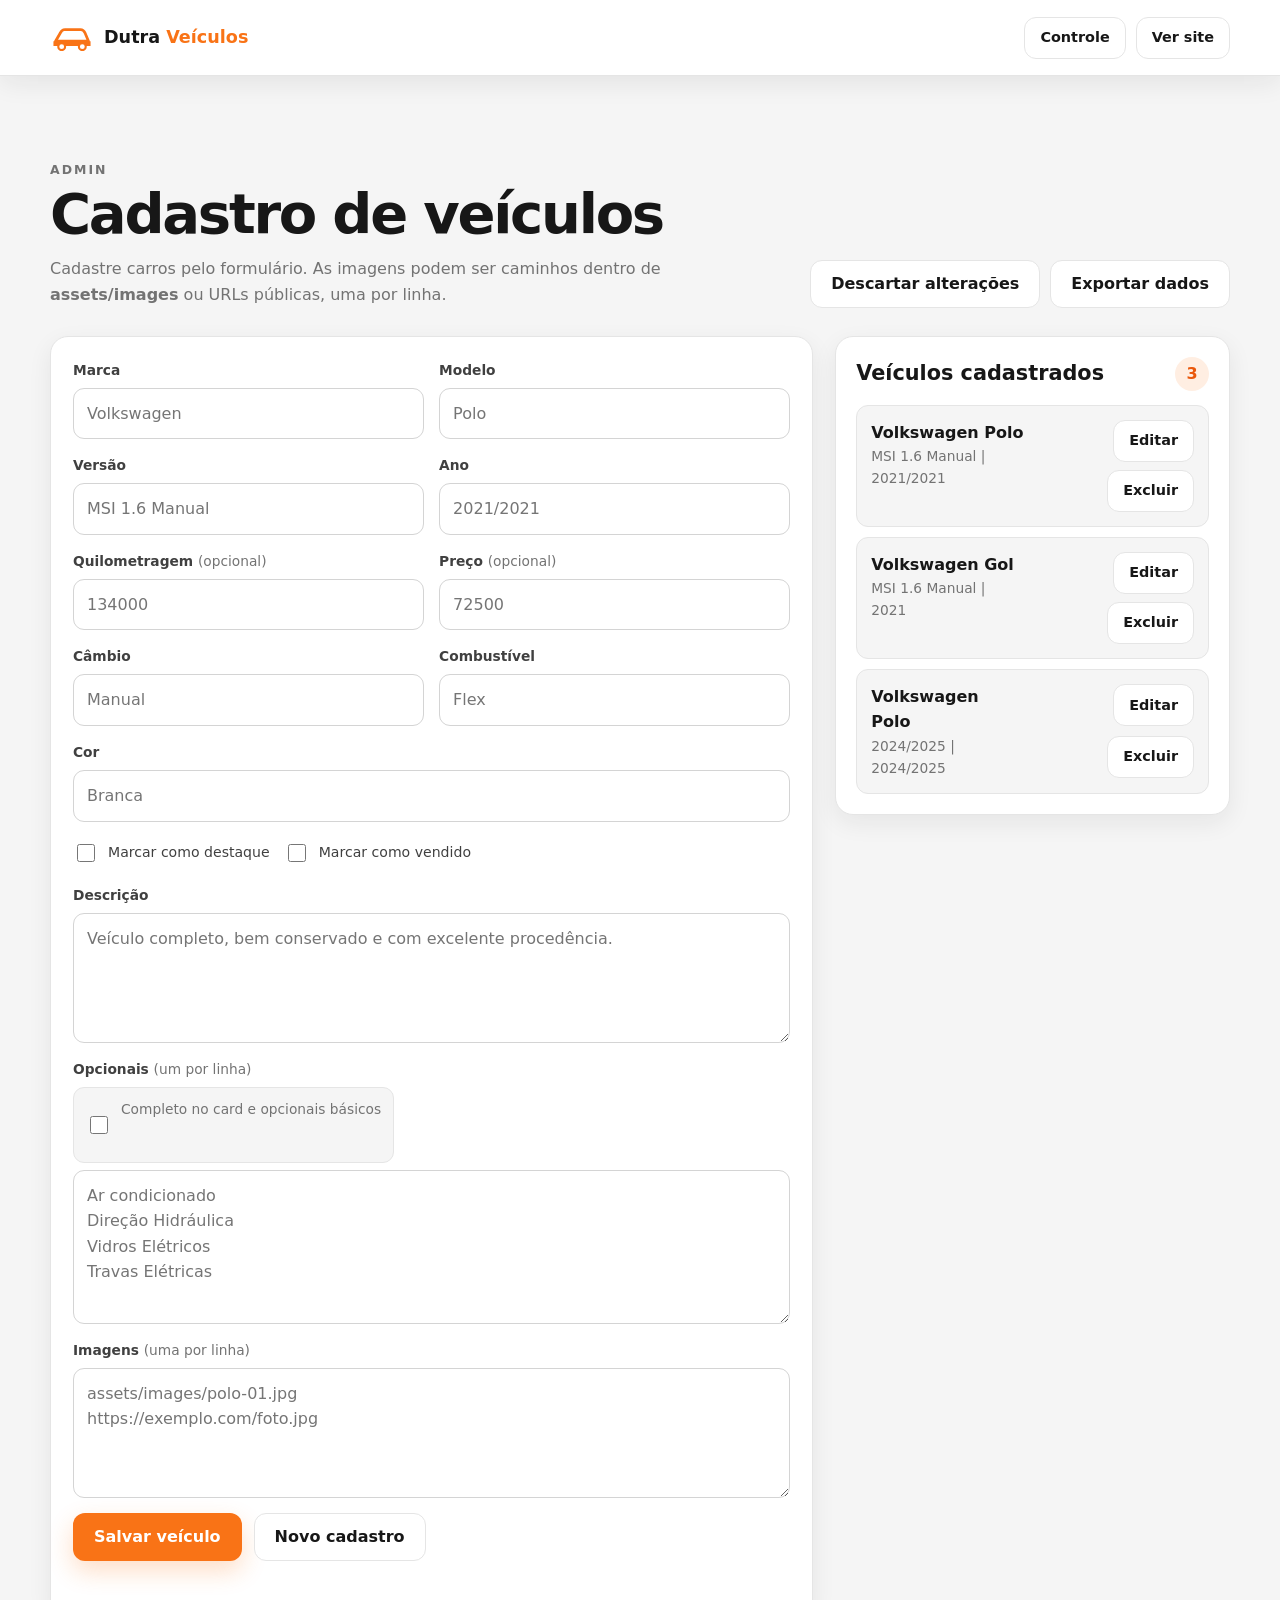
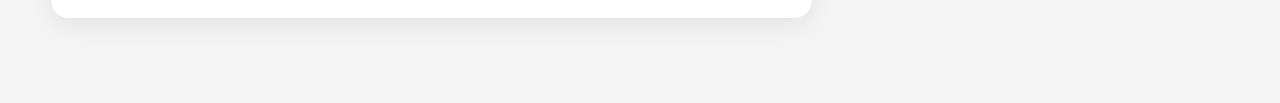
==== admin.html @ d1d48629 "Initial Dutra Veiculos site" ====
<!doctype html>
<html lang="pt-BR">
<head>
  <meta charset="utf-8">
  <meta name="viewport" content="width=device-width, initial-scale=1">
  <title>Admin | Dutra Veículos</title>
  <meta name="robots" content="noindex">
  <meta name="theme-color" content="#ffffff">
  <link rel="icon" href="assets/images/favicon.svg" type="image/svg+xml">
  <link rel="stylesheet" href="styles.css?v=20260630-3">
  <script defer src="vehicles-data.js?v=20260629-2"></script>
  <script defer src="admin.js?v=20260629-5"></script>
</head>
<body class="admin-page">
  <a class="skip-link" href="#conteudo">Pular para o conteúdo</a>

  <header class="site-header scrolled">
    <div class="container header-inner">
      <a class="brand" href="index.html" aria-label="Dutra Veículos, voltar ao site">
        <svg class="brand-icon" viewBox="0 0 64 40" aria-hidden="true">
          <path d="M8 25h48l-5-12a8 8 0 0 0-7-5H22a8 8 0 0 0-7 5L8 25Z" fill="none" stroke="currentColor" stroke-width="4" stroke-linejoin="round"/>
          <path d="M5 25h54v7H5z" fill="currentColor"/>
          <circle cx="17" cy="33" r="5" fill="#fff" stroke="currentColor" stroke-width="3"/>
          <circle cx="47" cy="33" r="5" fill="#fff" stroke="currentColor" stroke-width="3"/>
        </svg>
        <span>Dutra <strong>Veículos</strong></span>
      </a>
      <nav class="admin-header-actions" aria-label="Ações do admin">
        <a class="button button-ghost button-small" href="dashboard.html">Controle</a>
        <a class="button button-ghost button-small" href="index.html">Ver site</a>
      </nav>
    </div>
  </header>

  <main id="conteudo" class="admin-main">
    <section class="section section-light">
      <div class="container">
        <div class="admin-title">
          <div>
            <p class="eyebrow">Admin</p>
            <h1>Cadastro de veículos</h1>
            <p>Cadastre carros pelo formulário. As imagens podem ser caminhos dentro de <strong>assets/images</strong> ou URLs públicas, uma por linha.</p>
          </div>
          <div class="admin-title-actions">
            <button class="button button-ghost" id="discard-draft-button" type="button">Descartar alterações</button>
            <button class="button button-ghost" id="export-button" type="button">Exportar dados</button>
          </div>
        </div>

        <div class="admin-layout">
          <form class="admin-form" id="vehicle-form" novalidate>
            <input id="vehicle-id" type="hidden">

            <div class="field">
              <label for="marca">Marca</label>
              <input id="marca" name="marca" type="text" required placeholder="Volkswagen">
            </div>
            <div class="field">
              <label for="modelo">Modelo</label>
              <input id="modelo" name="modelo" type="text" required placeholder="Polo">
            </div>
            <div class="field">
              <label for="versao">Versão</label>
              <input id="versao" name="versao" type="text" required placeholder="MSI 1.6 Manual">
            </div>
            <div class="field">
              <label for="ano">Ano</label>
              <input id="ano" name="ano" type="text" required placeholder="2021/2021">
            </div>
            <div class="field">
              <label for="quilometragem">Quilometragem <span>(opcional)</span></label>
              <input id="quilometragem" name="quilometragem" type="number" min="0" inputmode="numeric" placeholder="134000">
            </div>
            <div class="field">
              <label for="preco">Preço <span>(opcional)</span></label>
              <input id="preco" name="preco" type="number" min="0" inputmode="numeric" placeholder="72500">
            </div>
            <div class="field">
              <label for="cambio">Câmbio</label>
              <input id="cambio" name="cambio" type="text" required placeholder="Manual">
            </div>
            <div class="field">
              <label for="combustivel">Combustível</label>
              <input id="combustivel" name="combustivel" type="text" required placeholder="Flex">
            </div>
            <div class="field">
              <label for="cor">Cor</label>
              <input id="cor" name="cor" type="text" required placeholder="Branca">
            </div>
            <div class="admin-checks field-full">
              <label class="checkbox" for="destaque">
                <input id="destaque" name="destaque" type="checkbox">
                <span>Marcar como destaque</span>
              </label>
              <label class="checkbox" for="vendido">
                <input id="vendido" name="vendido" type="checkbox">
                <span>Marcar como vendido</span>
              </label>
            </div>
            <div class="field field-full">
              <label for="descricao">Descrição</label>
              <textarea id="descricao" name="descricao" rows="4" required placeholder="Veículo completo, bem conservado e com excelente procedência."></textarea>
            </div>
            <div class="field field-full">
              <label for="opcionais">Opcionais <span>(um por linha)</span></label>
              <label class="checkbox admin-complete-option" for="completo">
                <input id="completo" name="completo" type="checkbox">
                <span>Completo no card e opcionais básicos</span>
              </label>
              <textarea id="opcionais" name="opcionais" rows="5" placeholder="Ar condicionado&#10;Direção Hidráulica&#10;Vidros Elétricos&#10;Travas Elétricas"></textarea>
            </div>
            <div class="field field-full">
              <label for="imagens">Imagens <span>(uma por linha)</span></label>
              <textarea id="imagens" name="imagens" rows="4" placeholder="assets/images/polo-01.jpg&#10;https://exemplo.com/foto.jpg"></textarea>
            </div>
            <div class="admin-form-actions field-full">
              <button class="button button-primary" id="save-button" type="submit">Salvar veículo</button>
              <button class="button button-ghost" id="clear-button" type="button">Novo cadastro</button>
            </div>
            <p class="form-status field-full" id="admin-status" role="status" aria-live="polite"></p>
          </form>

          <aside class="admin-panel" aria-labelledby="saved-title">
            <div class="admin-panel-header">
              <h2 id="saved-title">Veículos cadastrados</h2>
              <span id="vehicle-count">0</span>
            </div>
            <div class="admin-list" id="admin-list"></div>
            <p class="empty-state" id="admin-empty">Nenhum veículo cadastrado pelo admin ainda.</p>
          </aside>
        </div>
      </div>
    </section>
  </main>
</body>
</html>
---- styles.css ----
:root {
  --orange: #f97316;
  --orange-dark: #ea580c;
  --ink: #171717;
  --charcoal: #404040;
  --muted: #737373;
  --line: #e5e5e5;
  --surface: #ffffff;
  --surface-alt: #f5f5f5;
  --shadow-sm: 0 8px 24px rgba(23, 23, 23, 0.07);
  --shadow-lg: 0 24px 70px rgba(23, 23, 23, 0.18);
  --radius: 18px;
  --header-height: 76px;
}

* { box-sizing: border-box; }
html { scroll-behavior: smooth; scroll-padding-top: var(--header-height); }
body {
  margin: 0;
  color: var(--ink);
  background: var(--surface);
  font-family: Inter, ui-sans-serif, system-ui, -apple-system, BlinkMacSystemFont, "Segoe UI", sans-serif;
  line-height: 1.6;
  overflow-x: hidden;
}
body.menu-open, body.modal-open { overflow: hidden; }
img { display: block; max-width: 100%; }
a { color: inherit; text-decoration: none; }
button, input, select, textarea { font: inherit; }
button, a { -webkit-tap-highlight-color: transparent; }
button { cursor: pointer; }
:focus-visible { outline: 3px solid rgba(249, 115, 22, .4); outline-offset: 3px; }

.skip-link {
  position: fixed;
  top: 8px;
  left: 8px;
  z-index: 9999;
  padding: 10px 14px;
  border-radius: 10px;
  background: var(--ink);
  color: white;
  transform: translateY(-160%);
}
.skip-link:focus { transform: translateY(0); }

.container { width: min(1180px, calc(100% - 32px)); margin-inline: auto; }
.section { padding: 84px 0; }
.section-light { background: var(--surface-alt); }
.section-dark { background: var(--ink); color: #fff; }
.section-heading { max-width: 740px; margin-bottom: 34px; }
.section-heading h2, .contact-copy h2, .admin-title h1 {
  margin: 4px 0 12px;
  font-size: clamp(2rem, 5vw, 3.5rem);
  line-height: 1.08;
  letter-spacing: -.04em;
}
.section-heading p, .contact-copy > p { color: var(--muted); font-size: 1.05rem; }
.section-dark .contact-copy > p { color: #c7c7c7; }
.eyebrow {
  margin: 0;
  color: var(--orange);
  font-size: .78rem;
  font-weight: 800;
  letter-spacing: .16em;
  text-transform: uppercase;
}

.site-header {
  position: fixed;
  inset: 0 0 auto;
  z-index: 1000;
  height: var(--header-height);
  background: rgba(255,255,255,.94);
  backdrop-filter: blur(14px);
  border-bottom: 1px solid transparent;
  transition: background-color .25s ease, box-shadow .25s ease, border-color .25s ease, color .25s ease;
}
.site-header.scrolled { box-shadow: var(--shadow-sm); border-color: var(--line); }
body.header-over-hero .site-header:not(.scrolled) {
  background: rgba(255,255,255,.04);
  border-bottom-color: rgba(255,255,255,.28);
  color: #fff;
  box-shadow: 0 10px 26px rgba(0,0,0,.12);
}
.header-inner { height: 100%; display: flex; align-items: center; justify-content: space-between; gap: 20px; }
.brand { display: inline-flex; align-items: center; gap: 10px; font-size: 1.1rem; font-weight: 650; white-space: nowrap; }
.brand strong { color: var(--orange); }
.brand-icon { width: 44px; color: var(--orange); }
.main-nav { display: flex; align-items: center; gap: 24px; }
.main-nav > a:not(.button) { font-size: .95rem; font-weight: 650; color: var(--charcoal); }
body.header-over-hero .site-header:not(.scrolled) .main-nav > a:not(.button) { color: rgba(255,255,255,.92); }
.main-nav > a:not(.button):hover { color: var(--orange); }
.menu-toggle { display: none; width: 46px; height: 46px; border: 0; border-radius: 12px; background: var(--surface-alt); padding: 12px; }
body.header-over-hero .site-header:not(.scrolled) .menu-toggle { background: rgba(255,255,255,.16); }
.menu-toggle span { display: block; width: 100%; height: 2px; margin: 5px 0; background: var(--ink); transition: transform .25s ease, opacity .25s ease; }
body.header-over-hero .site-header:not(.scrolled) .menu-toggle span { background: #fff; }
.menu-toggle[aria-expanded="true"] span:nth-child(1) { transform: translateY(7px) rotate(45deg); }
.menu-toggle[aria-expanded="true"] span:nth-child(2) { opacity: 0; }
.menu-toggle[aria-expanded="true"] span:nth-child(3) { transform: translateY(-7px) rotate(-45deg); }

.button {
  min-height: 48px;
  display: inline-flex;
  align-items: center;
  justify-content: center;
  gap: 8px;
  padding: 12px 20px;
  border: 1px solid transparent;
  border-radius: 12px;
  font-weight: 800;
  line-height: 1.2;
  transition: transform .25s ease, background-color .25s ease, border-color .25s ease, color .25s ease, box-shadow .25s ease;
}
.button:hover { transform: translateY(-2px); }
.button:active { transform: translateY(0); }
.button-small { min-height: 42px; padding: 10px 15px; font-size: .9rem; }
.button-primary, .button-whatsapp { background: var(--orange); color: #fff; box-shadow: 0 10px 24px rgba(249,115,22,.24); }
.button-primary:hover, .button-whatsapp:hover { background: var(--orange-dark); }
.button-secondary { background: rgba(255,255,255,.12); color: #fff; border-color: rgba(255,255,255,.46); backdrop-filter: blur(8px); }
.button-secondary:hover { background: #fff; color: var(--ink); }
.button-ghost { background: #fff; color: var(--ink); border-color: var(--line); }
.button-ghost:hover { border-color: var(--orange); color: var(--orange-dark); }
.button-full { width: 100%; }

.hero {
  min-height: 60vh;
  padding-top: var(--header-height);
  position: relative;
  display: flex;
  align-items: center;
  background-image: url("assets/images/banner-polo.jpg");
  background-size: cover;
  background-position: 58% center;
  color: #fff;
}
.hero-overlay { position: absolute; inset: 0; background: linear-gradient(90deg, rgba(0,0,0,.78) 0%, rgba(0,0,0,.53) 42%, rgba(0,0,0,.08) 78%); }
.hero-content { position: relative; z-index: 1; padding-top: 64px; padding-bottom: 64px; }
.hero h1 { max-width: 660px; margin: 8px 0 18px; font-size: clamp(2.85rem, 8vw, 6.3rem); line-height: .96; letter-spacing: -.06em; text-wrap: balance; }
.hero-text { max-width: 610px; margin: 0 0 28px; color: rgba(255,255,255,.86); font-size: clamp(1rem, 2.4vw, 1.28rem); }
.hero-actions { display: flex; flex-wrap: wrap; gap: 12px; }
.hero-trust { display: flex; align-items: center; gap: 9px; margin-top: 24px; color: rgba(255,255,255,.82); font-size: .92rem; }
.hero-trust svg { width: 22px; fill: none; stroke: var(--orange); stroke-width: 2; }

.filters {
  display: flex;
  align-items: flex-end;
  flex-wrap: wrap;
  gap: 14px;
  padding: 18px;
  margin-bottom: 28px;
  border: 1px solid var(--line);
  border-radius: var(--radius);
  background: #fff;
  box-shadow: var(--shadow-sm);
}
.field { display: flex; flex-direction: column; gap: 7px; flex: 1 1 180px; }
.field label { font-size: .86rem; font-weight: 800; color: var(--charcoal); }
.field label span { font-weight: 500; color: var(--muted); }
.field input, .field select, .field textarea {
  width: 100%;
  border: 1px solid #d4d4d4;
  border-radius: 11px;
  background: #fff;
  color: var(--ink);
  padding: 12px 13px;
  min-height: 48px;
  transition: border-color .2s ease, box-shadow .2s ease;
}
.field textarea { resize: vertical; min-height: 130px; }
.field input:focus, .field select:focus, .field textarea:focus { border-color: var(--orange); box-shadow: 0 0 0 4px rgba(249,115,22,.12); outline: none; }
.filter-search { flex-basis: 420px; }
.filter-reset { flex: 0 0 auto; }

.inventory { display: flex; flex-wrap: wrap; gap: 22px; }
.vehicle-card {
  flex: 1 1 100%;
  min-width: 0;
  overflow: hidden;
  border: 1px solid var(--line);
  border-radius: var(--radius);
  background: #fff;
  box-shadow: 0 12px 34px rgba(23,23,23,.06);
  transition: transform .3s ease, box-shadow .3s ease;
}
.vehicle-card:hover { transform: translateY(-5px); box-shadow: 0 20px 46px rgba(23,23,23,.12); }
.vehicle-image-wrap { position: relative; aspect-ratio: 16 / 10; overflow: hidden; background: #ececec; }
.vehicle-image { width: 100%; height: 100%; object-fit: cover; }
.vehicle-badge { position: absolute; top: 14px; left: 14px; padding: 7px 10px; border-radius: 999px; background: var(--orange); color: #fff; font-size: .72rem; font-weight: 900; letter-spacing: .04em; }
.vehicle-badge.sold { background: var(--ink); }
.vehicle-image-control {
  position: absolute;
  top: 50%;
  z-index: 2;
  width: 34px;
  height: 42px;
  border: 0;
  border-radius: 10px;
  background: rgba(0,0,0,.56);
  color: #fff;
  font-size: 1.7rem;
  line-height: 1;
  opacity: 0;
  transform: translateY(-50%);
  transition: opacity .2s ease, background-color .2s ease;
}
.vehicle-card:hover .vehicle-image-control, .vehicle-image-control:focus-visible { opacity: 1; }
.vehicle-image-control:hover { background: rgba(0,0,0,.72); }
.vehicle-image-prev { left: 10px; }
.vehicle-image-next { right: 10px; }
.vehicle-image-counter {
  position: absolute;
  right: 12px;
  bottom: 12px;
  z-index: 2;
  padding: 5px 9px;
  border-radius: 999px;
  background: rgba(0,0,0,.64);
  color: #fff;
  font-size: .78rem;
  font-weight: 800;
}
.vehicle-body { padding: 20px; }
.vehicle-brand { margin: 0 0 4px; color: var(--orange-dark); font-size: .78rem; font-weight: 900; letter-spacing: .11em; text-transform: uppercase; }
.vehicle-title { margin: 0; font-size: 1.45rem; line-height: 1.18; }
.vehicle-version { margin: 5px 0 16px; color: var(--muted); }
.vehicle-meta { display: flex; flex-wrap: wrap; gap: 8px; margin-bottom: 20px; }
.vehicle-meta span { padding: 7px 9px; border-radius: 9px; background: var(--surface-alt); color: var(--charcoal); font-size: .82rem; font-weight: 700; }
.vehicle-footer { display: flex; align-items: flex-end; justify-content: space-between; gap: 14px; }
.vehicle-price { display: flex; flex-direction: column; }
.vehicle-price small { color: var(--muted); font-size: .75rem; }
.vehicle-price strong { font-size: 1.34rem; }
.empty-state { text-align: center; padding: 42px 20px; color: var(--muted); background: #fff; border-radius: var(--radius); border: 1px dashed #c7c7c7; }

.about-grid { display: flex; flex-wrap: wrap; gap: 18px; }
.info-card { flex: 1 1 100%; padding: 24px; border: 1px solid var(--line); border-radius: var(--radius); background: #fff; box-shadow: 0 10px 28px rgba(23,23,23,.04); }
.info-icon { width: 56px; height: 56px; display: inline-flex; align-items: center; justify-content: center; border-radius: 16px; background: rgba(249,115,22,.1); color: var(--orange-dark); font-size: 1rem; font-weight: 900; }
.info-card h3 { margin: 18px 0 8px; font-size: 1.12rem; }
.info-card p { margin: 0; color: var(--muted); }
.trust-strip { margin-top: 28px; display: flex; flex-wrap: wrap; gap: 2px; overflow: hidden; border-radius: var(--radius); background: var(--ink); color: #fff; }
.trust-strip div { flex: 1 1 50%; display: flex; flex-direction: column; padding: 22px; background: rgba(255,255,255,.04); }
.trust-strip strong { color: var(--orange); font-size: 1.05rem; }
.trust-strip span { color: #c7c7c7; font-size: .86rem; }

.contact-layout { display: flex; flex-direction: column; gap: 40px; }
.contact-copy { flex: 1 1 40%; }
.contact-list { display: flex; flex-direction: column; margin: 28px 0; border-top: 1px solid rgba(255,255,255,.14); }
.contact-list a { display: flex; flex-direction: column; padding: 17px 0; border-bottom: 1px solid rgba(255,255,255,.14); }
.contact-list span { color: #a3a3a3; font-size: .78rem; text-transform: uppercase; letter-spacing: .1em; }
.contact-list strong { font-size: 1rem; }
.contact-form { flex: 1 1 60%; display: flex; flex-wrap: wrap; gap: 15px; padding: 22px; border-radius: var(--radius); background: #fff; color: var(--ink); box-shadow: var(--shadow-lg); }
.contact-form .field { flex-basis: 100%; }
.field-full { flex: 1 1 100%; }
.checkbox { display: flex; gap: 10px; align-items: flex-start; font-size: .88rem; color: var(--charcoal); }
.checkbox input { width: 18px; height: 18px; margin-top: 3px; accent-color: var(--orange); }
.error { min-height: 1.15em; color: #b42318; font-size: .78rem; }
.form-status { min-height: 1.3em; margin: 0; font-weight: 700; }
.form-status.success { color: #137333; }
.form-status.error { color: #b42318; }

.admin-page { background: var(--surface-alt); }
.admin-main { padding-top: var(--header-height); }
.admin-header-actions { display: flex; align-items: center; gap: 10px; }
.admin-title {
  display: flex;
  align-items: flex-end;
  justify-content: space-between;
  gap: 20px;
  margin-bottom: 28px;
}
.admin-title h1 { margin-top: 4px; }
.admin-title p { max-width: 720px; margin: 0; color: var(--muted); }
.admin-title-actions { display: flex; flex-wrap: wrap; gap: 10px; justify-content: flex-end; }
.admin-layout {
  display: grid;
  grid-template-columns: minmax(0, 1.45fr) minmax(300px, .75fr);
  gap: 22px;
  align-items: start;
}
.admin-form, .admin-panel {
  border: 1px solid var(--line);
  border-radius: var(--radius);
  background: #fff;
  box-shadow: var(--shadow-sm);
}
.admin-form {
  display: flex;
  flex-wrap: wrap;
  gap: 15px;
  padding: 22px;
}
.admin-form .field { flex-basis: calc(50% - 8px); }
.admin-form .field-full { flex-basis: 100%; }
.admin-checks {
  display: flex;
  flex-wrap: wrap;
  gap: 14px;
  padding: 4px 0;
}
.admin-complete-option {
  width: fit-content;
  padding: 10px 12px;
  border: 1px solid var(--line);
  border-radius: 11px;
  background: var(--surface-alt);
  font-weight: 800;
}
.admin-form-actions { display: flex; flex-wrap: wrap; gap: 12px; }
.admin-panel { padding: 20px; }
.admin-panel-header {
  display: flex;
  align-items: center;
  justify-content: space-between;
  gap: 12px;
  margin-bottom: 14px;
}
.admin-panel-header h2 { margin: 0; font-size: 1.3rem; }
.admin-panel-header span {
  min-width: 34px;
  height: 34px;
  display: inline-grid;
  place-items: center;
  border-radius: 50%;
  background: rgba(249,115,22,.12);
  color: var(--orange-dark);
  font-weight: 900;
}
.admin-list { display: flex; flex-direction: column; gap: 10px; }
.admin-list-item {
  display: flex;
  justify-content: space-between;
  gap: 12px;
  padding: 14px;
  border: 1px solid var(--line);
  border-radius: 12px;
  background: var(--surface-alt);
}
.admin-list-item strong, .admin-list-item span { display: block; }
.admin-list-item span { color: var(--muted); font-size: .86rem; }
.admin-item-actions { display: flex; flex-wrap: wrap; gap: 8px; align-items: center; justify-content: flex-end; }

.dashboard-summary {
  display: grid;
  grid-template-columns: repeat(4, minmax(0, 1fr));
  gap: 14px;
  margin-bottom: 20px;
}
.dashboard-summary article, .dashboard-metrics article {
  padding: 18px;
  border: 1px solid var(--line);
  border-radius: 14px;
  background: #fff;
  box-shadow: var(--shadow-sm);
}
.dashboard-summary span, .dashboard-metrics span {
  display: block;
  color: var(--muted);
  font-size: .78rem;
  font-weight: 800;
  text-transform: uppercase;
  letter-spacing: .08em;
}
.dashboard-summary strong, .dashboard-metrics strong {
  display: block;
  margin-top: 5px;
  font-size: 1.45rem;
  line-height: 1.1;
}
.dashboard-summary strong.negative, .profit-pill.negative, .dashboard-vehicle-button em.negative { color: #b42318; }
.dashboard-layout {
  display: grid;
  grid-template-columns: 330px minmax(0, 1fr);
  gap: 22px;
  align-items: start;
}
.dashboard-sidebar { position: sticky; top: calc(var(--header-height) + 18px); }
.dashboard-vehicle-list { display: flex; flex-direction: column; gap: 10px; }
.dashboard-vehicle-button {
  width: 100%;
  padding: 14px;
  border: 1px solid var(--line);
  border-radius: 12px;
  background: var(--surface-alt);
  color: var(--ink);
  text-align: left;
}
.dashboard-vehicle-button.active {
  border-color: rgba(249,115,22,.55);
  background: rgba(249,115,22,.08);
}
.dashboard-vehicle-button strong, .dashboard-vehicle-button span, .dashboard-vehicle-button em { display: block; }
.dashboard-vehicle-button span { color: var(--muted); font-size: .84rem; }
.dashboard-vehicle-button em { margin-top: 6px; color: var(--orange-dark); font-style: normal; font-weight: 900; }
.dashboard-detail {
  padding: 22px;
  border: 1px solid var(--line);
  border-radius: var(--radius);
  background: #fff;
  box-shadow: var(--shadow-sm);
}
.dashboard-detail-header {
  display: flex;
  justify-content: space-between;
  gap: 18px;
  align-items: flex-start;
  margin-bottom: 18px;
}
.dashboard-detail-header h2 { margin: 3px 0 4px; font-size: clamp(1.8rem, 4vw, 2.6rem); line-height: 1.05; }
.dashboard-detail-header p { margin: 0; color: var(--muted); }
.profit-pill {
  flex: 0 0 auto;
  padding: 10px 12px;
  border-radius: 999px;
  background: rgba(19,115,51,.1);
  color: #137333;
}
.dashboard-metrics {
  display: grid;
  grid-template-columns: repeat(4, minmax(0, 1fr));
  gap: 12px;
  margin-bottom: 20px;
}
.dashboard-metrics article {
  padding: 14px;
  box-shadow: none;
}
.dashboard-metrics strong { font-size: 1.15rem; }
.dashboard-forms {
  display: grid;
  grid-template-columns: repeat(3, minmax(0, 1fr));
  gap: 14px;
  align-items: start;
}
.dashboard-form {
  display: flex;
  flex-wrap: wrap;
  gap: 12px;
  padding: 16px;
  border: 1px solid var(--line);
  border-radius: 14px;
  background: var(--surface-alt);
}
.dashboard-form h3 {
  flex-basis: 100%;
  margin: 0;
  font-size: 1.05rem;
}
.dashboard-form .field { flex-basis: calc(50% - 6px); }
.dashboard-form .field-full { flex-basis: 100%; }
.dashboard-expenses { margin-top: 22px; }
.dashboard-expenses h3 { margin: 0 0 12px; }
.expenses-list { display: flex; flex-direction: column; gap: 10px; }
.expense-item {
  display: flex;
  justify-content: space-between;
  gap: 12px;
  padding: 12px;
  border: 1px solid var(--line);
  border-radius: 12px;
  background: var(--surface-alt);
}
.expense-item strong, .expense-item span { display: block; }
.expense-item span { color: var(--muted); font-size: .86rem; }

.site-footer { background: #0d0d0d; color: #d4d4d4; padding: 44px 0 20px; }
.footer-inner { display: flex; flex-direction: column; gap: 28px; }
.footer-brand { color: #fff; }
.footer-inner p { max-width: 420px; color: #a3a3a3; }
.footer-links, .footer-contact { display: flex; flex-direction: column; gap: 10px; }
.footer-links a:hover, .footer-contact a:hover { color: var(--orange); }
.footer-bottom { margin-top: 30px; padding-top: 18px; border-top: 1px solid #262626; color: #737373; font-size: .84rem; }

.floating-whatsapp {
  position: fixed;
  right: 16px;
  bottom: 16px;
  z-index: 900;
  width: 52px;
  height: 52px;
  display: grid;
  place-items: center;
  border-radius: 50%;
  background: #25d366;
  color: #fff;
  box-shadow: 0 12px 28px rgba(0,0,0,.24);
  transition: transform .25s ease;
}
.floating-whatsapp:hover { transform: translateY(-3px); }
.floating-whatsapp svg { width: 29px; fill: currentColor; }

.modal { position: fixed; inset: 0; z-index: 2000; display: none; padding: 12px; }
.modal.open { display: flex; align-items: center; justify-content: center; }
.modal-backdrop { position: absolute; inset: 0; background: rgba(0,0,0,.72); backdrop-filter: blur(6px); }
.modal-dialog {
  position: relative;
  z-index: 1;
  width: min(1100px, 100%);
  max-height: calc(100vh - 24px);
  display: flex;
  flex-direction: column;
  overflow: auto;
  border-radius: 20px;
  background: #fff;
  box-shadow: var(--shadow-lg);
}
.modal-close { position: absolute; top: 10px; right: 10px; z-index: 5; width: 42px; height: 42px; border: 0; border-radius: 50%; background: rgba(0,0,0,.72); color: #fff; font-size: 1.7rem; line-height: 1; }
.modal-gallery { flex: 1 1 56%; min-width: 0; background: #111; }
.gallery-main { position: relative; min-height: 300px; height: 100%; background: #111; }
.gallery-main img { width: 100%; height: 100%; min-height: 300px; object-fit: cover; }
.gallery-arrow { position: absolute; top: 50%; transform: translateY(-50%); width: 44px; height: 52px; border: 0; border-radius: 12px; background: rgba(0,0,0,.55); color: #fff; font-size: 2rem; }
.gallery-prev { left: 10px; }
.gallery-next { right: 10px; }
.gallery-arrow:disabled { opacity: .35; cursor: not-allowed; }
.gallery-counter { position: absolute; left: 50%; bottom: 12px; transform: translateX(-50%); padding: 6px 10px; border-radius: 999px; background: rgba(0,0,0,.64); color: #fff; font-size: .8rem; }
.gallery-thumbs { display: flex; gap: 8px; padding: 10px; overflow-x: auto; background: #171717; }
.gallery-thumb { flex: 0 0 74px; width: 74px; height: 54px; padding: 0; border: 2px solid transparent; border-radius: 8px; overflow: hidden; background: #222; }
.gallery-thumb.active { border-color: var(--orange); }
.gallery-thumb img { width: 100%; height: 100%; object-fit: cover; background: #111; }
.modal-content { flex: 1 1 44%; padding: 26px; overflow: visible; }
.modal-brand { margin: 0; color: var(--orange-dark); font-size: .76rem; font-weight: 900; letter-spacing: .12em; text-transform: uppercase; }
.modal-content h2 { margin: 4px 0 0; font-size: clamp(1.8rem, 5vw, 2.7rem); line-height: 1.05; letter-spacing: -.04em; }
.modal-version { margin: 7px 0 12px; color: var(--muted); }
.modal-price { margin: 0 0 20px; font-size: 1.8rem; font-weight: 900; }
.vehicle-specs { display: flex; flex-wrap: wrap; gap: 8px; margin: 0 0 22px; }
.vehicle-specs div { flex: 1 1 42%; padding: 10px; border-radius: 10px; background: var(--surface-alt); }
.vehicle-specs dt { color: var(--muted); font-size: .72rem; text-transform: uppercase; }
.vehicle-specs dd { margin: 1px 0 0; font-weight: 800; }
.modal-description { color: var(--charcoal); }
.modal-options h3 { margin-bottom: 10px; }
.modal-options ul { display: flex; flex-wrap: wrap; gap: 8px; padding: 0; list-style: none; }
.modal-options li { padding: 8px 10px; border-radius: 9px; background: rgba(249,115,22,.09); color: var(--orange-dark); font-size: .84rem; font-weight: 750; }
.modal-assurance { display: flex; flex-direction: column; gap: 2px; margin: 20px 0; padding: 14px; border-left: 4px solid var(--orange); background: var(--surface-alt); }
.modal-assurance span { color: var(--muted); font-size: .86rem; }

.reveal { opacity: 0; transform: translateY(18px); transition: opacity .55s ease, transform .55s ease; }
.reveal.visible { opacity: 1; transform: translateY(0); }

@media (min-width: 640px) {
  .vehicle-card { flex-basis: calc(50% - 11px); }
  .info-card { flex-basis: calc(50% - 9px); }
  .contact-form { padding: 28px; }
  .contact-form .field { flex-basis: calc(50% - 8px); }
  .contact-form .field-full { flex-basis: 100%; }
}

@media (min-width: 800px) {
  .hero { min-height: max(540px, 76vh); background-position: 64% center; }
  .vehicle-card { flex-basis: calc(33.333% - 15px); }
  .info-card { flex-basis: calc(33.333% - 12px); }
  .trust-strip div { flex-basis: 24%; }
  .contact-layout { flex-direction: row; align-items: flex-start; }
  .footer-inner { flex-direction: row; justify-content: space-between; align-items: flex-start; }
  .modal-dialog { flex-direction: row; overflow: hidden; }
  .modal-gallery, .modal-content { max-height: calc(100vh - 70px); }
  .modal-content { overflow-y: auto; }
}

@media (max-width: 899px) {
  .menu-toggle { display: block; }
  .admin-layout { grid-template-columns: 1fr; }
  .dashboard-summary, .dashboard-layout, .dashboard-metrics, .dashboard-forms { grid-template-columns: 1fr; }
  .dashboard-sidebar { position: static; }
  .admin-title { align-items: flex-start; flex-direction: column; }
  .admin-title-actions { width: 100%; justify-content: flex-start; }
  .main-nav {
    position: fixed;
    top: var(--header-height);
    right: 16px;
    left: 16px;
    display: flex;
    flex-direction: column;
    align-items: stretch;
    gap: 2px;
    padding: 12px;
    border: 1px solid var(--line);
    border-radius: 16px;
    background: #fff;
    box-shadow: var(--shadow-lg);
    opacity: 0;
    visibility: hidden;
    transform: translateY(-12px);
    transition: opacity .25s ease, transform .25s ease, visibility .25s ease;
  }
  .main-nav.open { opacity: 1; visibility: visible; transform: translateY(0); }
  .main-nav > a:not(.button) { padding: 12px; border-radius: 10px; }
  .main-nav > a:not(.button):hover { background: var(--surface-alt); }
  .nav-whatsapp { margin-top: 6px; }
}

@media (max-width: 639px) {
  .container { width: min(100% - 24px, 1180px); }
  .section { padding: 66px 0; }
  .brand { font-size: 1rem; }
  .brand-icon { width: 39px; }
  .hero { min-height: 64vh; background-position: 61% center; align-items: flex-end; }
  .hero-overlay { background: linear-gradient(0deg, rgba(0,0,0,.82) 0%, rgba(0,0,0,.42) 65%, rgba(0,0,0,.12) 100%); }
  .hero-content { padding-top: 110px; padding-bottom: 42px; }
  .hero h1 { max-width: 460px; }
  .hero-actions { flex-direction: column; }
  .hero-actions .button { width: 100%; }
  .filters { padding: 14px; }
  .filters .field, .filter-reset { flex-basis: 100%; width: 100%; }
  .admin-form .field, .admin-form-actions .button { flex-basis: 100%; width: 100%; }
  .dashboard-form .field, .dashboard-form .button { flex-basis: 100%; width: 100%; }
  .dashboard-detail { padding: 16px; }
  .dashboard-detail-header, .expense-item { flex-direction: column; }
  .admin-list-item { flex-direction: column; }
  .admin-item-actions { justify-content: stretch; }
  .admin-item-actions .button { flex: 1 1 auto; }
  .vehicle-footer { align-items: stretch; flex-direction: column; }
  .vehicle-footer .button { width: 100%; }
  .vehicle-image-control { opacity: 1; }
  .trust-strip div { flex-basis: 100%; }
  .modal { padding: 6px; }
  .modal-dialog { max-height: calc(100vh - 12px); border-radius: 16px; }
  .gallery-main, .gallery-main img { min-height: 260px; }
  .modal-content { padding: 20px; }
  .floating-whatsapp { width: 48px; height: 48px; }
}

@media (prefers-reduced-motion: reduce) {
  *, *::before, *::after { scroll-behavior: auto !important; animation-duration: .01ms !important; animation-iteration-count: 1 !important; transition-duration: .01ms !important; }
  .reveal { opacity: 1; transform: none; }
}
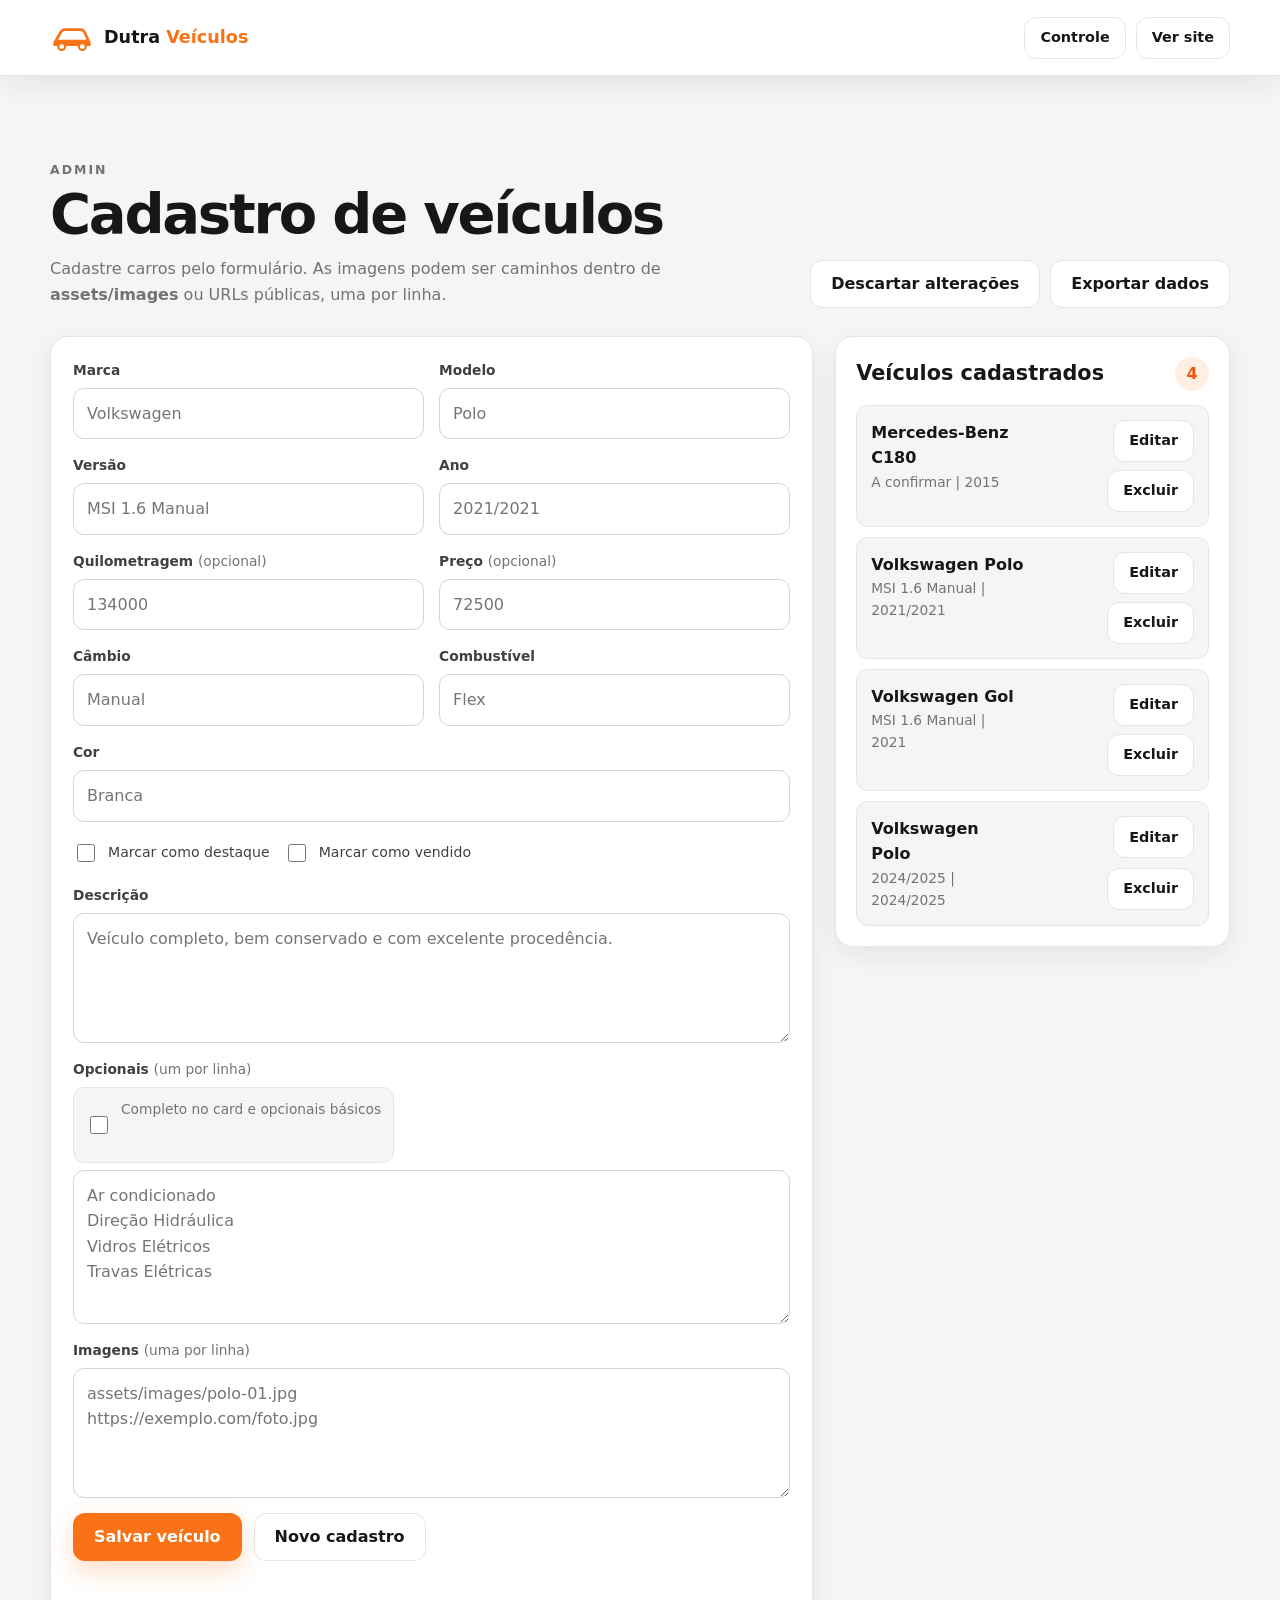
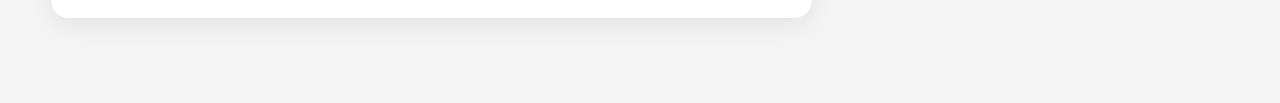
==== commit 66cd15bb: "Add Mercedes C180 listing" ====
--- a/admin.html
+++ b/admin.html
@@ -7,7 +7,7 @@
   <meta name="robots" content="noindex">
   <meta name="theme-color" content="#ffffff">
   <link rel="icon" href="assets/images/favicon.svg" type="image/svg+xml">
-  <link rel="stylesheet" href="styles.css?v=20260630-3">
+  <link rel="stylesheet" href="styles.css?v=20260630-5">
   <script defer src="vehicles-data.js?v=20260629-2"></script>
   <script defer src="admin.js?v=20260629-5"></script>
 </head>
--- a/styles.css
+++ b/styles.css
@@ -582,6 +582,19 @@
     transition: opacity .25s ease, transform .25s ease, visibility .25s ease;
   }
   .main-nav.open { opacity: 1; visibility: visible; transform: translateY(0); }
+  body.header-over-hero .site-header:not(.scrolled) .main-nav {
+    border-color: rgba(255,255,255,.24);
+    background: rgba(23,23,23,.9);
+    box-shadow: 0 18px 42px rgba(0,0,0,.28);
+    backdrop-filter: blur(16px);
+  }
+  body.header-over-hero .site-header:not(.scrolled) .main-nav > a:not(.button) {
+    color: rgba(255,255,255,.94);
+  }
+  body.header-over-hero .site-header:not(.scrolled) .main-nav > a:not(.button):hover {
+    background: rgba(255,255,255,.12);
+    color: #fff;
+  }
   .main-nav > a:not(.button) { padding: 12px; border-radius: 10px; }
   .main-nav > a:not(.button):hover { background: var(--surface-alt); }
   .nav-whatsapp { margin-top: 6px; }
